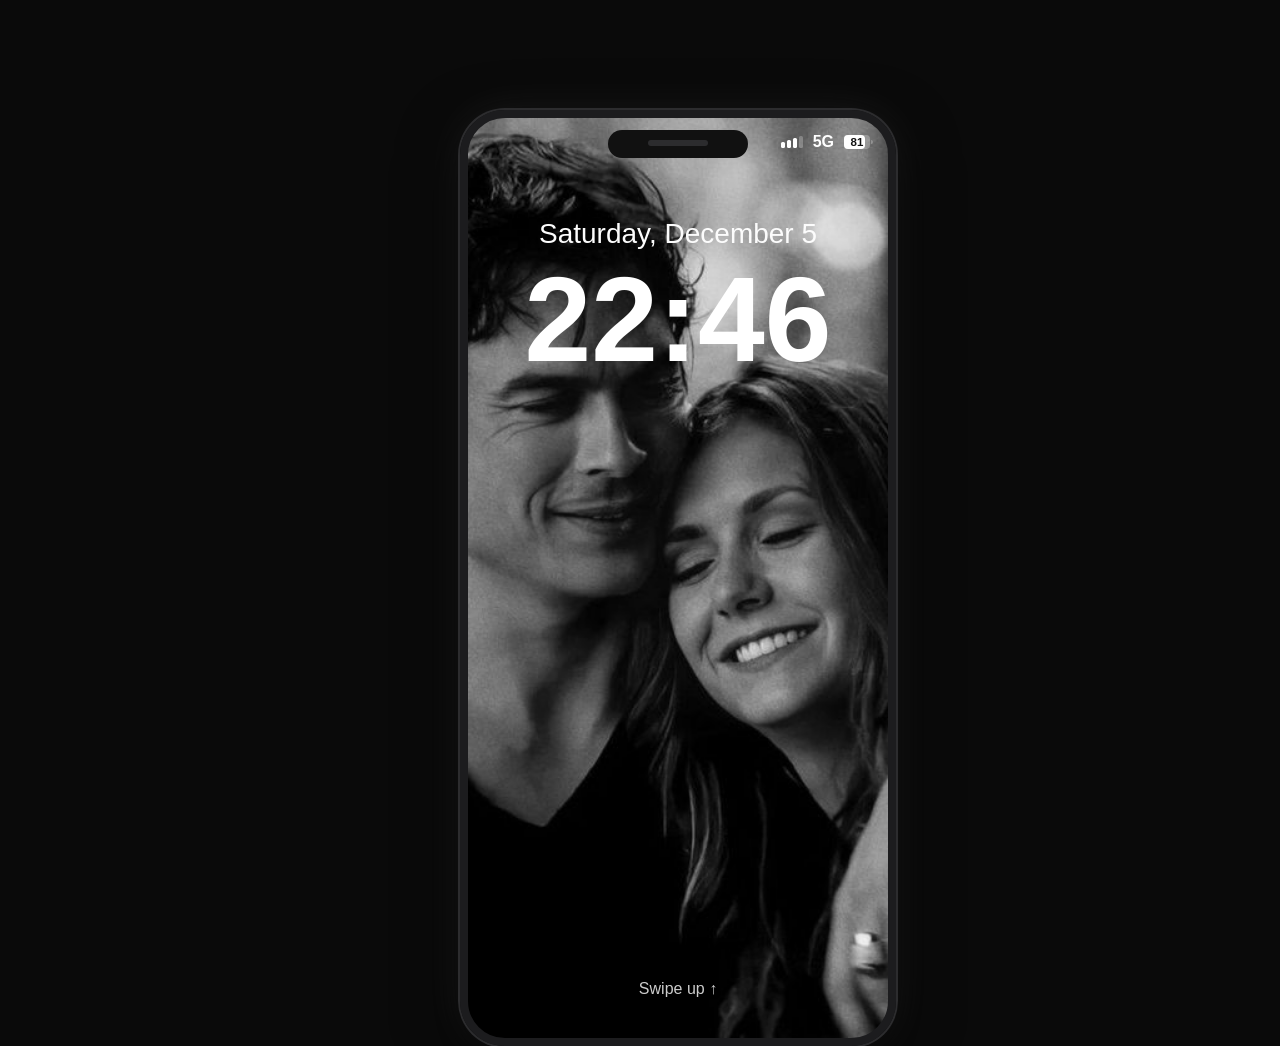
==== phone.html @ c94406c3 "home screan top" ====
<html>
    <head>
        <link rel="stylesheet" href="style.css" />

        <title>Damon's Phone - Phone</title>
    </head>
    <body>
        <div class="phone-wrapper">
            <div class="phone">
                <div class="status-bar">
                    <div class="data">
                        <div class="box box-1"></div>
                        <div class="box box-2"></div>
                        <div class="box box-3"></div>
                        <div class="box box-4"></div>
                    </div>

                    <span class="network-type">5G</span>

                    <div class="battery-container">
                        <div class="battery">
                            <div class="battery-level"></div>
                            <span class="battery-percentage-label">81</span>
                        </div>
                        <div class="battery-end"></div>
                    </div>
                </div>

                <span id="date" class="lock-screen-date"></span>
                <span id="time" class="lock-screen-time"></span>

                <!-- SWIPE TEXT -->
                <div id="swipeScreen" class="swipe-screen" onclick="swipeUp()">Swipe up ↑</div>

                <!-- PIN SCREEN -->
                <div id="pinScreen" class="pin-screen">
                    <div class="dots">
                        <div class="dot"></div>
                        <div class="dot"></div>
                        <div class="dot"></div>
                        <div class="dot"></div>
                        <div class="dot"></div>
                        <div class="dot"></div>
                    </div>

                    <div class="keypad">
                        <button onclick="press(1)">1</button>
                        <button onclick="press(2)">2</button>
                        <button onclick="press(3)">3</button>

                        <button onclick="press(4)">4</button>
                        <button onclick="press(5)">5</button>
                        <button onclick="press(6)">6</button>

                        <button onclick="press(7)">7</button>
                        <button onclick="press(8)">8</button>
                        <button onclick="press(9)">9</button>

                        <div></div>
                        <button onclick="press(0)">0</button>
                        <div></div>
                    </div>

                    <!-- bottom left + right -->
                    <div class="bottom-actions">
                        <span onclick="emergency()">Emergency</span>
                        <span onclick="cancel()">Delete</span>
                    </div>
                </div>

                <!-- HOME SCREEN -->
                <div id="homeScreen" class="home-screen">
                    <div class="home-screen-top">
                        <!-- WEATHER -->
                        <div class="weather-widget">
                            <span class="weather-title">Košice</span>
                            <span class="weather-temp">24°</span>
                            <span class="weather-desc">Sunny</span>
                        </div>

                        <!-- CALENDAR -->
                        <div class="calendar-widget">
                            <span class="calendar-day">SUNDAY</span>
                            <span class="calendar-date">17</span>
                        </div>
                    </div>

                    <!-- APPS -->
                    <div class="apps">
                        <div class="app" onclick="openApp('calls')">📞</div>
                        <div class="app" onclick="openApp('messages')">💬</div>
                        <div class="app" onclick="openApp('music')">🎵</div>
                        <div class="app" onclick="openApp('photos')">🖼️</div>
                    </div>
                </div>
            </div>
        </div>

        <!-- JAVASCRIPT -->
        <script src="js/scalePhone.js"></script>
        <script src="js/lockScreen.js"></script>
    </body>
</html>
---- style.css ----
/* GENERAL */

body {
    background: #0a0a0a;
    color: white;
    font-family: Arial, sans-serif;
    padding: 20px;

    margin: 0;
    height: 100vh;
    display: flex;
    flex-direction: column;
    justify-content: center;
    align-items: center;
}

/* INTRO PAGE */

.intro {
    font-family: 'Courier New', monospace;

    text-align: center;
}

.welcome {
    font-family: 'Brush Script MT', cursive;
}

.open-phone-link {
    display: inline-block;
    margin-top: 10px;
    padding: 10px 20px;
    background-color: #9e0414;
    color: white;
    text-decoration: none;
    border-radius: 5px;
}

/* PHONE PAGE */

.phone-wrapper {
    width: 360px;
    height: 720px;
    transform-origin: center;
}

.phone {
    width: 360px;
    height: 720px;

    background: url('images/ian-nina.jpg');
    background-size: cover;
    background-position: center;

    border-radius: 45px;

    border: 8px solid #1c1c1e;

    position: relative;

    overflow: hidden;

    box-shadow:
        0 0 0 2px #2c2c2e,
        0 20px 60px rgba(0, 0, 0, 0.6),
        0 0 40px rgba(255, 255, 255, 0.08);

    display: flex;
    flex-direction: column;
    align-items: center;
    padding: 100px 30px;
}

/* notch */
.phone::before {
    content: '';

    position: absolute;

    top: 12px;
    left: 50%;

    transform: translateX(-50%);

    width: 140px;
    height: 28px;

    background: #111;

    border-radius: 20px;

    z-index: 1000;
}

/* speaker */
.phone::after {
    content: '';

    position: absolute;

    top: 22px;
    left: 50%;

    transform: translateX(-50%);

    width: 60px;
    height: 6px;

    background: #2c2c2e;

    border-radius: 10px;

    z-index: 1001;
}

.lock-screen-date {
    font-size: 28px;
    color: #fcfcfc;
}

.lock-screen-time {
    font-size: 120px;
    font-weight: bold;
}

.topRight {
    position: absolute;
    top: 15px;
    right: 15px;
    color: white;
    font-size: 14px;
    display: flex;
    gap: 8px;
    align-items: center;
    opacity: 0.9;
    z-index: 10;
}

.bottomLeft {
    position: absolute;
    bottom: 20px;
    left: 20px;
    font-size: 26px;
    color: white;
    cursor: pointer;
    opacity: 0.8;
    z-index: 10;
}

.bottomRight {
    position: absolute;
    bottom: 20px;
    right: 20px;
    font-size: 26px;
    color: white;
    cursor: pointer;
    opacity: 0.8;
    z-index: 10;
}

/* LOCK */
.lock {
    width: 100%;
    height: 100%;
    background: url('https://images.unsplash.com/photo-1520975922284-9c4f3c3c3c0d')
        center/cover;
    color: white;
    display: flex;
    flex-direction: column;
    justify-content: space-between;
}

.time {
    font-size: 60px;
    text-align: center;
    margin-top: 80px;
}

.date {
    text-align: center;
    opacity: 0.8;
}

.status-bar {
    position: absolute;
    top: 15px;
    right: 15px;
    display: flex;
    flex-direction: row;
    align-items: center;
    gap: 10px;
}

.data {
    display: flex;
    flex-direction: row;
    align-items: end;
    gap: 2px;
    height: 12px;
}

.box {
    width: 4px;
    background-color: #ffffff40;
    border-radius: 1.5px;
}

.box-1 {
    height: 6px;
    background-color: white;
}

.box-2 {
    height: 8px;
    background-color: white;
}

.box-3 {
    height: 10px;
    background-color: white;
}

.box-4 {
    height: 12px;
}

.network-type {
    font-weight: bold;
}

.battery-container {
    display: flex;
    flex-direction: row;
    align-items: center;
    gap: 1px;
}

.battery {
    position: relative;
    width: 26px;
    height: 14px;
    background-color: #ffffff40;
    border-radius: 4px;
}

.battery-level {
    width: 81%;
    height: 100%;
    background-color: white;
    border-radius: 4px;
}

.battery-percentage-label {
    position: absolute;
    top: 50%;
    left: 50%;
    transform: translate(-50%, -50%);
    font-size: 11.5px;
    font-weight: bolder;
    color: #111;
    text-align: center;
    letter-spacing: 0.01em;
    line-height: 12.5px;
    text-transform: uppercase;
}

.battery-end {
    width: 2px;
    height: 4px;
    background-color: #ffffff40;
    border-radius: 0 4px 4px 0;
}

/* SWIPE SCREEN */
.swipe-screen {
    position: absolute;
    bottom: 40px;
    width: 100%;
    text-align: center;
    color: white;
    font-size: 16px;
    opacity: 0.8;
    cursor: pointer;
}

/* PIN SCREEN */
.pin-screen {
    display: none;
    position: absolute;
    top: 0;
    left: 0;
    width: 100%;
    height: 100%;
    background: rgba(0, 0, 0, 0.6);
    -webkit-backdrop-filter: blur(5px);
    backdrop-filter: blur(7px);

    color: white;
    flex-direction: column;
    justify-content: center;
    align-items: center;
}

/* dots */
.dots {
    display: flex;
    gap: 10px;
    margin-bottom: 20px;
}

.dot {
    width: 12px;
    height: 12px;
    border: 1px solid white;
    border-radius: 50%;
}

.filled {
    background: white;
}

/* keypad GRID 3x3 */
.keypad {
    display: grid;
    grid-template-columns: repeat(3, 60px);
    grid-gap: 10px;
    justify-content: center;
    margin-top: 20px;
}

.keypad button {
    width: 60px;
    height: 60px;
    border-radius: 50%;
    background: #222;
    color: white;
    border: none;
    font-size: 18px;
    cursor: pointer;
}

.keypad button:active {
    background: #444;
}

/* bottom buttons */
.bottom-actions {
    position: absolute;
    bottom: 20px;
    width: 90%;
    display: flex;
    justify-content: space-between;
    padding: 0 25px;
    font-size: 16px;
    opacity: 0.8;
}

/* HOME SCREEN */
.home-screen {
    display: none;
    position: absolute;
    inset: 0;
    background: url('images/ian-nina.jpg');
    background-size: cover;
    background-position: center;
    padding: 20px;
    box-sizing: border-box;
}

.home-screen-top {
    display: flex;
    width: 100%;
    justify-content: space-between;
}

/* WEATHER */
.weather-widget {
    margin-top: 15px;
    width: 60%;
    height: 120px;
    border-radius: 30px;
    background: rgba(255, 255, 255, 0.15);
    backdrop-filter: blur(10px);

    display: flex;
    flex-direction: column;
    justify-content: center;

    padding-left: 20px;
    color: white;
    box-sizing: border-box;
}

.weather-title {
    font-size: 20px;
}

.weather-temp {
    font-size: 55px;
    font-weight: bold;
}

.weather-desc {
    opacity: 0.8;
}

/* CALENDAR */
.calendar-widget {
    margin-top: 15px;
    width: 120px;
    height: 120px;
    border-radius: 25px;
    background: rgba(255, 255, 255, 0.15);
    backdrop-filter: blur(1px);
    display: flex;
    flex-direction: column;
    justify-content: center;
    align-items: center;

    color: white;
}

.calendar-day {
    color: #ff453a;
    font-size: 14px;
}

.calendar-date {
    font-size: 45px;
    font-weight: bold;
}

/* APPS */
.apps {
    position: absolute;
    bottom: 25px;
    left: 0;
    width: 100%;

    display: flex;
    justify-content: space-evenly;
}

/* APP ICON */
.app {
    width: 60px;
    height: 60px;
    border-radius: 18px;

    background: rgba(255, 255, 255, 0.2);
    backdrop-filter: blur(10px);

    display: flex;
    justify-content: center;
    align-items: center;

    font-size: 28px;
}
/* SWIPE ANIMATION */
.phone {
    transition: transform 0.4s;
}

/* LOCK SCREEN ANIMATION (iPhone swipe up) */
#swipeScreen {
    transition: opacity 0.2s ease;
}

.lock-hide {
    transform: translateY(-100%);
    transition: transform 0.6s cubic-bezier(0.4, 0, 0.2, 1);
    opacity: 0;
}

/* PIN animácia */
.pin-show {
    animation: pinFade 0.4s ease forwards;
}

@keyframes pinFade {
    from {
        opacity: 0;
        transform: scale(1.05);
    }
    to {
        opacity: 1;
        transform: scale(1);
    }
}

.app {
    transition: transform 0.15s ease;
}

.app:active {
    transform: scale(0.9);
}
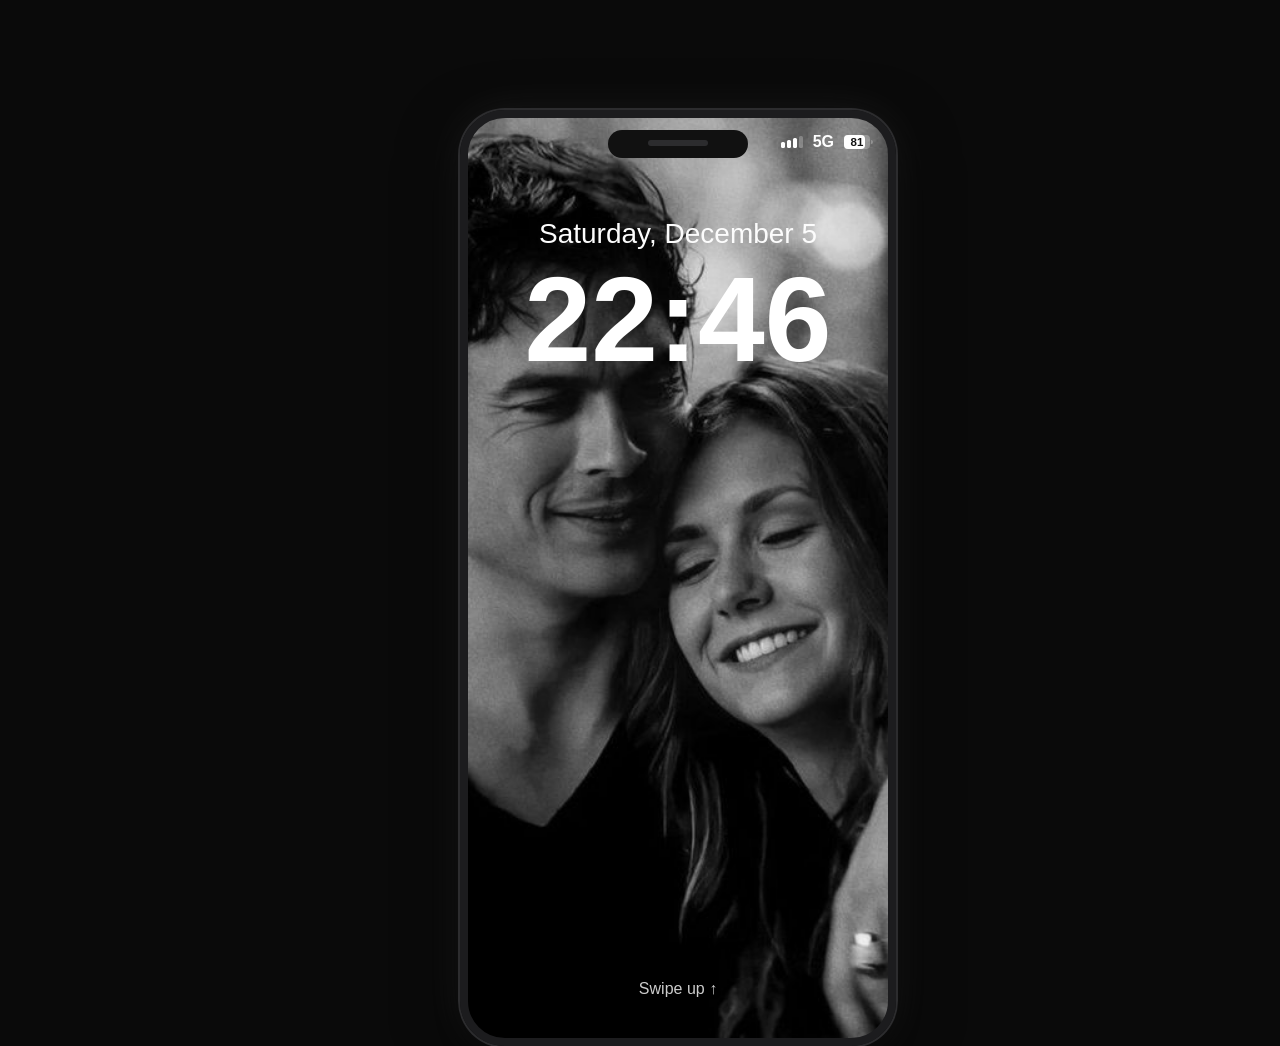
==== commit eaf2740f: "addapps" ====
--- a/phone.html
+++ b/phone.html
@@ -1,6 +1,8 @@
 <html>
     <head>
         <link rel="stylesheet" href="style.css" />
+
+        <link href="https://cdn.jsdelivr.net/npm/bootstrap-icons/font/bootstrap-icons.css" rel="stylesheet" />
 
         <title>Damon's Phone - Phone</title>
     </head>
@@ -86,11 +88,62 @@
                     </div>
 
                     <!-- APPS -->
-                    <div class="apps">
-                        <div class="app" onclick="openApp('calls')">📞</div>
-                        <div class="app" onclick="openApp('messages')">💬</div>
-                        <div class="app" onclick="openApp('music')">🎵</div>
-                        <div class="app" onclick="openApp('photos')">🖼️</div>
+                    <div class="apps-grid">
+                        <!-- COLUMN 1 -->
+                        <div class="app-column">
+                            <div class="app app-instagram">
+                                <i class="bi bi-instagram app-icon"></i>
+                            </div>
+
+                            <div class="app">
+                                <i class="bi bi-camera-fill app-icon"></i>
+                            </div>
+
+                            <div class="app green-app">
+                                <i class="bi bi-telephone-fill app-icon app-icon-white"></i>
+                            </div>
+                        </div>
+
+                        <!-- COLUMN 2 -->
+                        <div class="app-column">
+                            <div class="app">
+                                <i class="bi bi-whatsapp app-icon"></i>
+                            </div>
+
+                            <div class="app">
+                                <i class="bi bi-images app-icon"></i>
+                            </div>
+
+                            <div class="app app-compass">
+                                <i class="bi bi-compass app-icon app-icon-white"></i>
+                            </div>
+                        </div>
+
+                        <!-- COLUMN 3 -->
+                        <div class="app-column">
+                            <div class="app">
+                                <i class="bi bi-snapchat app-icon"></i>
+                            </div>
+
+                            <div class="app">
+                                <i class="bi bi-envelope-fill app-icon"></i>
+                            </div>
+
+                            <div class="app green-app">
+                                <i class="bi bi-chat-fill app-icon app-icon-white"></i>
+                            </div>
+                        </div>
+
+                        <!-- COLUMN 4 -->
+                        <div class="app-column last-column">
+                            <div class="app">
+                                <i class="bi bi-messenger app-icon"></i>
+                            </div>
+
+                            <div class="app app-music">
+                                <i class="bi bi-music-note-beamed app-icon app-icon-white"></i>
+                            </div>
+                        </div>
                     </div>
                 </div>
             </div>
--- a/style.css
+++ b/style.css
@@ -185,10 +185,13 @@
     position: absolute;
     top: 15px;
     right: 15px;
+
     display: flex;
     flex-direction: row;
     align-items: center;
     gap: 10px;
+
+    z-index: 9999;
 }
 
 .data {
@@ -365,6 +368,7 @@
     background-position: center;
     padding: 20px;
     box-sizing: border-box;
+    z-index: 1;
 }
 
 .home-screen-top {
@@ -375,7 +379,7 @@
 
 /* WEATHER */
 .weather-widget {
-    margin-top: 15px;
+    margin-top: 100px;
     width: 60%;
     height: 120px;
     border-radius: 30px;
@@ -406,7 +410,7 @@
 
 /* CALENDAR */
 .calendar-widget {
-    margin-top: 15px;
+    margin-top: 100px;
     width: 120px;
     height: 120px;
     border-radius: 25px;
@@ -490,8 +494,154 @@
 
 .app {
     transition: transform 0.15s ease;
+    border-radius: 20px;
 }
 
 .app:active {
     transform: scale(0.9);
 }
+
+.app-icon {
+    font-size: 36px;
+}
+
+.app-icon-white {
+    color: linear-gradient(45deg, #ffffff, #ffffffa5);
+}
+
+.green-app {
+    border: 1px solid #53d83f;
+    background: linear-gradient(-45deg, #4cd137, #2c961b);
+}
+
+.bi bi-compass app-icon-compass {
+    background: linear-gradient(135deg, #3b82f6, #1e40af);
+    border: 1px solid #60a5fa;
+}
+
+.app-music {
+    background: linear-gradient(135deg, #dc2a4e, #c3361d);
+    border: 1px solid #dc2a4e;
+}
+
+.app-compass {
+    background: linear-gradient(135deg, #3b82f6, #1e40af);
+    border: 1px solid #6077fa;
+}
+.apps-row {
+    position: absolute;
+    right: 15px;
+    bottom: 120px;
+    display: flex;
+    justify-content: space-evenly;
+}
+
+/* APPS GRID */
+.apps-grid {
+    position: absolute;
+    bottom: 25px;
+    left: 0;
+
+    width: 100%;
+
+    display: flex;
+    justify-content: space-evenly;
+    align-items: flex-end;
+}
+
+/* COLUMN */
+.app-column {
+    display: flex;
+    flex-direction: column;
+    gap: 24px;
+}
+
+/* LAST COLUMN */
+.last-column {
+    justify-content: flex-end;
+}
+
+/* APP */
+.app {
+    width: 72px;
+    height: 72px;
+    border-radius: 18px;
+
+    background: rgba(255, 255, 255, 0.2);
+    backdrop-filter: blur(10px);
+
+    display: flex;
+    justify-content: center;
+    align-items: center;
+
+    transition: transform 0.15s ease;
+}
+
+/* CLICK EFFECT */
+.app:active {
+    transform: scale(0.9);
+}
+
+/* ICON */
+.app-icon {
+    font-size: 32px;
+}
+
+/* WHITE ICON */
+.app-icon-white {
+    color: white;
+}
+
+/* GREEN APP */
+.green-app {
+    border: 1px solid #53d83f;
+    background: linear-gradient(-45deg, #4cd137, #2c961b);
+}
+
+/* COMPASS */
+.app-compass {
+    background: linear-gradient(135deg, #3b82f6, #1e40af);
+    border: 1px solid #6077fa;
+}
+
+/* MUSIC */
+.app-music {
+    background: linear-gradient(135deg, #dc2a4e, #c3361d);
+    border: 1px solid #dc2a4e;
+}
+
+.app-instagram {
+    background: linear-gradient(135deg, #ff0080, #ff7a00, #ffd000);
+    border: 1px solid #ff7a00;
+}
+.app-whatsapp {
+    background: linear-gradient(135deg, #25d366, #128c7e);
+    border: 1px solid #25d366;
+}
+.app-snapchat {
+    background: linear-gradient(135deg, #fffc00, #ffd500);
+
+    border: 1px solid #fff700;
+
+    color: black;
+}
+.app-messenger {
+    background: linear-gradient(135deg, #00b2ff, #006aff);
+
+    border: 1px solid #4cc2ff;
+}
+.app-camera {
+    background: linear-gradient(135deg, #5f5f5f, #1f1f1f);
+
+    border: 1px solid #8b8b8b;
+}
+.app-gallery {
+    background: linear-gradient(135deg, #ff5fa2, #8f5bff);
+
+    border: 1px solid #c48fff;
+}
+.app-mail {
+    background: linear-gradient(135deg, #4da3ff, #005eff);
+
+    border: 1px solid #79b8ff;
+}
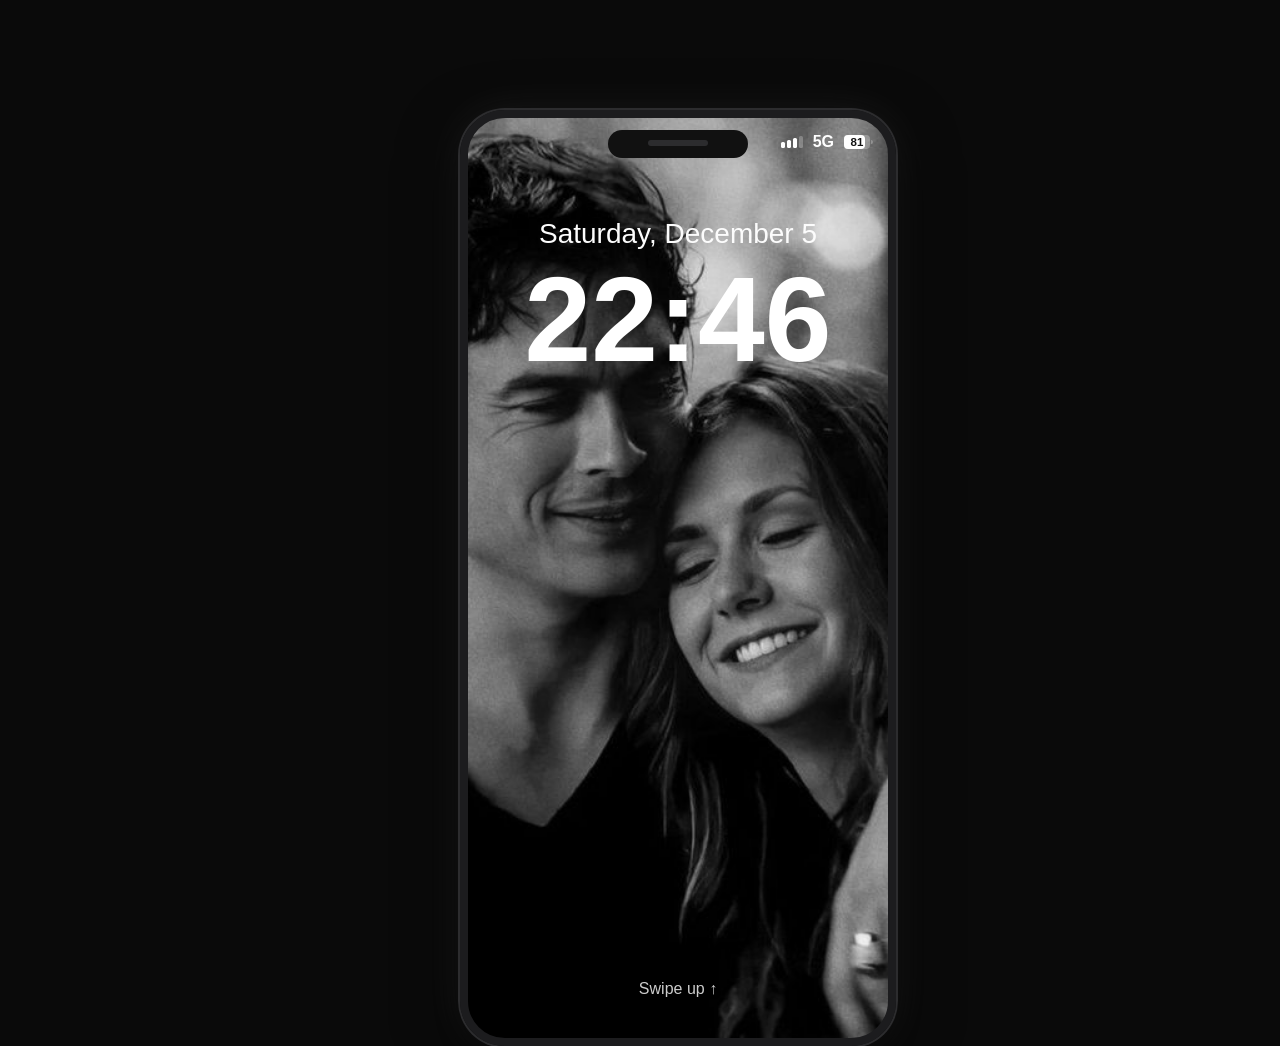
==== commit 3ae96070: "apps" ====
--- a/phone.html
+++ b/phone.html
@@ -73,17 +73,18 @@
                 <!-- HOME SCREEN -->
                 <div id="homeScreen" class="home-screen">
                     <div class="home-screen-top">
-                        <!-- WEATHER -->
-                        <div class="weather-widget">
-                            <span class="weather-title">Košice</span>
-                            <span class="weather-temp">24°</span>
-                            <span class="weather-desc">Sunny</span>
-                        </div>
-
-                        <!-- CALENDAR -->
-                        <div class="calendar-widget">
-                            <span class="calendar-day">SUNDAY</span>
-                            <span class="calendar-date">17</span>
+                        <div class="ios-calendar-widget" id="dynamicCalendar">
+                            <div class="cal-left">
+                                <div class="cal-day-text" id="calDay">MON</div>
+                                <div class="cal-date-text" id="calDate">21</div>
+                            </div>
+                            <div class="cal-right">
+                                <div class="cal-month-text" id="calMonth">SEPTEMBER</div>
+                                <div class="cal-grid-header">
+                                    <span>S</span><span>M</span><span>T</span><span>W</span><span>T</span><span>F</span><span>S</span>
+                                </div>
+                                <div class="cal-grid-days" id="calDaysGrid"></div>
+                            </div>
                         </div>
                     </div>
 
--- a/style.css
+++ b/style.css
@@ -377,60 +377,109 @@
     justify-content: space-between;
 }
 
-/* WEATHER */
-.weather-widget {
-    margin-top: 100px;
-    width: 60%;
-    height: 120px;
-    border-radius: 30px;
-    background: rgba(255, 255, 255, 0.15);
-    backdrop-filter: blur(10px);
-
+/* ŠIROKÝ KALENDÁR WIDGET */
+.ios-calendar-widget {
+    /* Mierne sme zväčšili výšku z 160px na 180px, aby mali 5-6 riadkové mesiace dosť miesta */
+    margin-top: 30px;
+    width: 320px;
+    height: 180px;
+
+    background: rgba(20, 20, 20, 0.85);
+    backdrop-filter: blur(20px);
+    -webkit-backdrop-filter: blur(20px);
+
+    border-radius: 24px;
+    border: 1px solid rgba(255, 255, 255, 0.07);
+    box-shadow: 0 10px 30px rgba(0, 0, 0, 0.5);
+
+    display: flex;
+    color: white;
+    padding: 18px; /* Mierne zmenšený padding pre viac miesta vo vnútri */
+    box-sizing: border-box;
+
+    position: absolute;
+    top: 240px;
+    left: 40%;
+    transform: translateX(-50%);
+    z-index: 10;
+
+    /* SKRYJE VŠETKO, ČO BY CHCELO PRETIECŤ */
+    overflow: hidden;
+}
+
+/* Ľavá strana (WED 20) */
+.cal-left {
+    flex: 0.8;
     display: flex;
     flex-direction: column;
     justify-content: center;
-
-    padding-left: 20px;
-    color: white;
-    box-sizing: border-box;
-}
-
-.weather-title {
-    font-size: 20px;
-}
-
-.weather-temp {
-    font-size: 55px;
+    align-items: flex-start;
+}
+
+.cal-day-text {
+    font-size: 26px; /* Jemne zmenšené, aby to lepšie sedelo */
+    font-weight: 500;
+    letter-spacing: 1px;
+    line-height: 1;
+}
+
+.cal-date-text {
+    font-size: 64px; /* Jemne zmenšené */
+    font-weight: 400;
+    line-height: 1;
+    margin-top: 5px;
+}
+
+/* Pravá strana (Mriežka) */
+.cal-right {
+    flex: 1.2;
+    display: flex;
+    flex-direction: column;
+    justify-content: flex-start;
+}
+
+.cal-month-text {
+    text-align: right;
+    font-size: 11px; /* Zmenšené z 13px */
+    letter-spacing: 1.5px;
+    color: #e0e0e0;
+    margin-top: 0px;
+    margin-bottom: 8px; /* Menšia medzera pod mesiacom */
+    font-weight: 600;
+    text-transform: uppercase;
+}
+
+.cal-grid-header,
+.cal-grid-days {
+    display: grid;
+    grid-template-columns: repeat(7, 1fr);
+    text-align: center;
+    gap: 4px 1px; /* Zmenšená vertikálna medzera medzi riadkami dní */
+}
+
+.cal-grid-header span {
+    font-size: 10px;
+    color: rgba(255, 255, 255, 0.5);
     font-weight: bold;
-}
-
-.weather-desc {
-    opacity: 0.8;
-}
-
-/* CALENDAR */
-.calendar-widget {
-    margin-top: 100px;
-    width: 120px;
-    height: 120px;
-    border-radius: 25px;
-    background: rgba(255, 255, 255, 0.15);
-    backdrop-filter: blur(1px);
-    display: flex;
-    flex-direction: column;
+    margin-bottom: 2px;
+}
+
+.cal-grid-days span {
+    font-size: 11px; /* Zmenšené z 12px, aby sa zmestilo všetkých 5-6 riadkov */
+    width: 20px; /* Zmenšené z 22px */
+    height: 20px; /* Zmenšené z 22px */
+    display: flex;
+    align-items: center;
     justify-content: center;
-    align-items: center;
-
-    color: white;
-}
-
-.calendar-day {
-    color: #ff453a;
-    font-size: 14px;
-}
-
-.calendar-date {
-    font-size: 45px;
+    margin: 0 auto;
+    color: rgba(255, 255, 255, 0.9);
+}
+
+/* Aktuálny deň s bielym podkladom */
+.cal-grid-days span.active {
+    background-color: white;
+    color: black;
+    border-radius: 5px;
     font-weight: bold;
 }
 
@@ -517,6 +566,7 @@
 .bi bi-compass app-icon-compass {
     background: linear-gradient(135deg, #3b82f6, #1e40af);
     border: 1px solid #60a5fa;
+    transform: translateY(20px);
 }
 
 .app-music {
@@ -536,19 +586,17 @@
     justify-content: space-evenly;
 }
 
-/* APPS GRID */
 .apps-grid {
     position: absolute;
     bottom: 25px;
     left: 0;
-
     width: 100%;
-
     display: flex;
     justify-content: space-evenly;
-    align-items: flex-end;
-}
-
+
+    /* ZMENA TU: Zmenili sme flex-end na flex-start */
+    align-items: flex-start;
+}
 /* COLUMN */
 .app-column {
     display: flex;
@@ -592,31 +640,50 @@
     color: white;
 }
 
-/* GREEN APP */
 .green-app {
-    border: 1px solid #53d83f;
-    background: linear-gradient(-45deg, #4cd137, #2c961b);
-}
-
-/* COMPASS */
+    background: rgb(0, 0, 0);
+
+    backdrop-filter: blur(10px);
+    -webkit-backdrop-filter: blur(20px);
+
+    border: 1px solid rgba(255, 255, 255, 0.07);
+
+    box-shadow: 0 4px 25px rgba(0, 0, 0, 0.45);
+}
+
 .app-compass {
-    background: linear-gradient(135deg, #3b82f6, #1e40af);
-    border: 1px solid #6077fa;
-}
-
-/* MUSIC */
+    background: rgba(0, 0, 0);
+
+    backdrop-filter: blur(20px);
+    -webkit-bacdrop-filter: blur(20px);
+
+    border: 1px solid rgba(255, 255, 255, 0.07);
+
+    box-shadow: 0 4px 25px rgba(0, 0, 0, 0.45);
+}
+
 .app-music {
-    background: linear-gradient(135deg, #dc2a4e, #c3361d);
-    border: 1px solid #dc2a4e;
+    background: rgba(0, 0, 0);
+
+    backdrop-filter: blur(20px);
+    -webkit-backdrop-filter: blur(20px);
+
+    border: 1px solid rgba(255, 255, 255, 0.07);
+
+    box-shadow: 0 4px 25px rgba(0, 0, 0, 0.45);
 }
 
 .app-instagram {
-    background: linear-gradient(135deg, #ff0080, #ff7a00, #ffd000);
-    border: 1px solid #ff7a00;
+    background: linear-gradient(135deg, #ff0080, #, #ffd000);
+    border: 1px solid rgb(58, 57, 55);
+    margin-bottom: 50px;
 }
 .app-whatsapp {
     background: linear-gradient(135deg, #25d366, #128c7e);
     border: 1px solid #25d366;
+
+    /* PRIDAJ TENTO RIADOK: Záporná hodnota vystrelí ikonu smerom HORE */
+    transform: translateY(-20px);
 }
 .app-snapchat {
     background: linear-gradient(135deg, #fffc00, #ffd500);
@@ -645,3 +712,34 @@
 
     border: 1px solid #79b8ff;
 }
+
+.apps-grid::before {
+    content: '';
+
+    position: absolute;
+
+    bottom: -10px;
+    left: 50%;
+
+    transform: translateX(-50%);
+
+    width: 88%;
+    height: 95px;
+
+    border-radius: 30px;
+
+    background: rgba(60, 60, 60, 0.35);
+
+    backdrop-filter: blur(20px);
+    -webkit-backdrop-filter: blur(20px);
+
+    border: 1px solid rgba(255, 255, 255, 0.12);
+
+    box-shadow: 0 4px 25px rgba(0, 0, 0, 0.45);
+
+    z-index: -1;
+}
+/* Vyberie poslednú ikonu v každom stĺpci (tvoj spodný riadok) */
+.app-column .app:last-child {
+    margin-top: 60px; /* TÁTO MEDZERA: Odtlačí spodný riadok od aplikácií nad ním */
+}
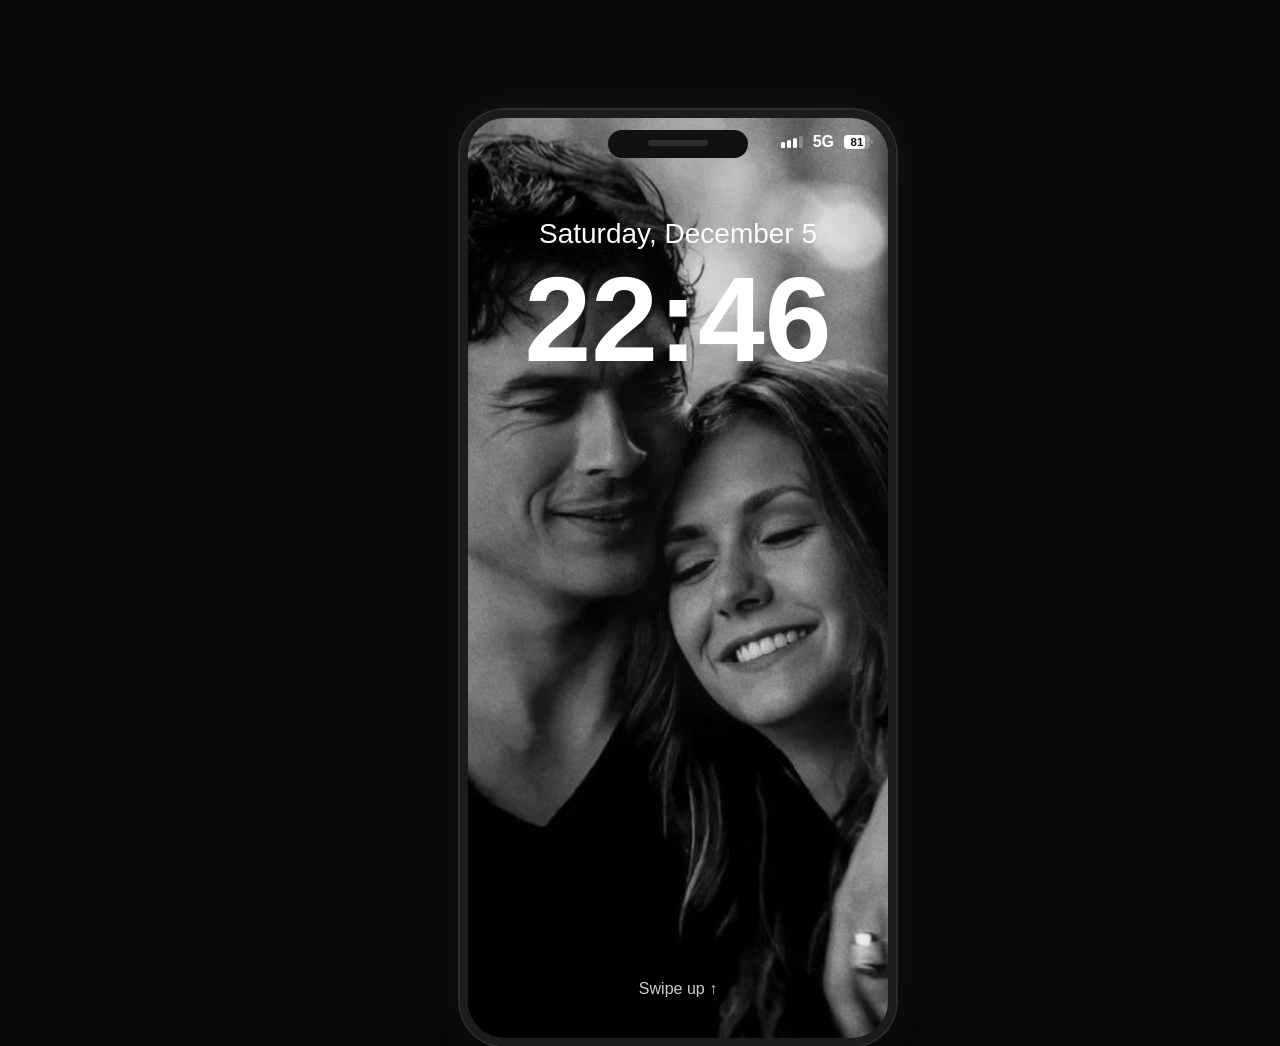
==== commit 7ea1cf70: "app.done" ====
--- a/phone.html
+++ b/phone.html
@@ -96,22 +96,21 @@
                                 <i class="bi bi-instagram app-icon"></i>
                             </div>
 
-                            <div class="app">
+                            <div class="app app-camera-move">
                                 <i class="bi bi-camera-fill app-icon"></i>
                             </div>
 
-                            <div class="app green-app">
+                            <div class="app green-app app-calls-move">
                                 <i class="bi bi-telephone-fill app-icon app-icon-white"></i>
                             </div>
                         </div>
 
-                        <!-- COLUMN 2 -->
                         <div class="app-column">
                             <div class="app">
                                 <i class="bi bi-whatsapp app-icon"></i>
                             </div>
 
-                            <div class="app">
+                            <div class="app app-gallery">
                                 <i class="bi bi-images app-icon"></i>
                             </div>
 
@@ -120,13 +119,12 @@
                             </div>
                         </div>
 
-                        <!-- COLUMN 3 -->
                         <div class="app-column">
-                            <div class="app">
+                            <div class="app app-snapchat">
                                 <i class="bi bi-snapchat app-icon"></i>
                             </div>
 
-                            <div class="app">
+                            <div class="app app-mail">
                                 <i class="bi bi-envelope-fill app-icon"></i>
                             </div>
 
@@ -137,11 +135,11 @@
 
                         <!-- COLUMN 4 -->
                         <div class="app-column last-column">
-                            <div class="app">
+                            <div class="app app-messenger">
                                 <i class="bi bi-messenger app-icon"></i>
                             </div>
 
-                            <div class="app app-music">
+                            <div class="app app-music app-music-move">
                                 <i class="bi bi-music-note-beamed app-icon app-icon-white"></i>
                             </div>
                         </div>
--- a/style.css
+++ b/style.css
@@ -381,7 +381,7 @@
 .ios-calendar-widget {
     /* Mierne sme zväčšili výšku z 160px na 180px, aby mali 5-6 riadkové mesiace dosť miesta */
     margin-top: 30px;
-    width: 320px;
+    width: 360px;
     height: 180px;
 
     background: rgba(20, 20, 20, 0.85);
@@ -399,7 +399,7 @@
 
     position: absolute;
     top: 240px;
-    left: 40%;
+    left: 50%;
     transform: translateX(-50%);
     z-index: 10;
 
@@ -483,32 +483,6 @@
     font-weight: bold;
 }
 
-/* APPS */
-.apps {
-    position: absolute;
-    bottom: 25px;
-    left: 0;
-    width: 100%;
-
-    display: flex;
-    justify-content: space-evenly;
-}
-
-/* APP ICON */
-.app {
-    width: 60px;
-    height: 60px;
-    border-radius: 18px;
-
-    background: rgba(255, 255, 255, 0.2);
-    backdrop-filter: blur(10px);
-
-    display: flex;
-    justify-content: center;
-    align-items: center;
-
-    font-size: 28px;
-}
 /* SWIPE ANIMATION */
 .phone {
     transition: transform 0.4s;
@@ -566,7 +540,6 @@
 .bi bi-compass app-icon-compass {
     background: linear-gradient(135deg, #3b82f6, #1e40af);
     border: 1px solid #60a5fa;
-    transform: translateY(20px);
 }
 
 .app-music {
@@ -613,6 +586,7 @@
 .app {
     width: 72px;
     height: 72px;
+    position: relative;
     border-radius: 18px;
 
     background: rgba(255, 255, 255, 0.2);
@@ -675,27 +649,30 @@
 
 .app-instagram {
     background: linear-gradient(135deg, #ff0080, #, #ffd000);
-    border: 1px solid rgb(58, 57, 55);
     margin-bottom: 50px;
+    position: relative;
+    top: -100px;
 }
 .app-whatsapp {
     background: linear-gradient(135deg, #25d366, #128c7e);
-    border: 1px solid #25d366;
-
-    /* PRIDAJ TENTO RIADOK: Záporná hodnota vystrelí ikonu smerom HORE */
-    transform: translateY(-20px);
-}
+    position: relative;
+    top: -100px;
+}
+
 .app-snapchat {
-    background: linear-gradient(135deg, #fffc00, #ffd500);
-
-    border: 1px solid #fff700;
-
-    color: black;
-}
+    background: rgba(255, 255, 255, 0.14);
+    border: 1px solid rgba(255, 255, 255, 0.08);
+    box-shadow: 0 4px 25px rgba(0, 0, 0, 0.35);
+    position: relative;
+    top: -100px; /* Týmto číslom hýbeš hore/dole. Ak je málo, daj -400px */
+    left: -140%;
+}
+
 .app-messenger {
-    background: linear-gradient(135deg, #00b2ff, #006aff);
-
-    border: 1px solid #4cc2ff;
+    background: linear-gradient(135deg, #5f5f5f, #1f1f1f);
+    position: relative;
+    top: -2px; /* Posunie ho hore (uprav číslo, ak ho chceš vyššie/nižšie) */
+    left: -295px; /* Posunie ho doľava presne pod Instagram */
 }
 .app-camera {
     background: linear-gradient(135deg, #5f5f5f, #1f1f1f);
@@ -703,14 +680,10 @@
     border: 1px solid #8b8b8b;
 }
 .app-gallery {
-    background: linear-gradient(135deg, #ff5fa2, #8f5bff);
-
-    border: 1px solid #c48fff;
+    background: linear-gradient(135deg, #5f5f5f, #1f1f1f);
 }
 .app-mail {
-    background: linear-gradient(135deg, #4da3ff, #005eff);
-
-    border: 1px solid #79b8ff;
+    background: linear-gradient(135deg, #5f5f5f, #1f1f1f);
 }
 
 .apps-grid::before {
@@ -739,7 +712,33 @@
 
     z-index: -1;
 }
-/* Vyberie poslednú ikonu v každom stĺpci (tvoj spodný riadok) */
-.app-column .app:last-child {
-    margin-top: 60px; /* TÁTO MEDZERA: Odtlačí spodný riadok od aplikácií nad ním */
-}
+
+.app-camera-move {
+    margin-top: -630px;
+}
+
+.app-calls-move {
+    margin-top: 576px;
+    left: 10%;
+}
+.app-music-move {
+    position: relative;
+    top: 95px;
+    right: 12%;
+}
+/* POSÚVANIE A WHATSAPPU */
+.app-whatsapp-move {
+    margin-top: -100px; /* Záporná hodnota posúva aplikáciu HORE */
+}
+
+.app-gallery {
+    position: relative;
+    top: -580px; /* Posunie ju hore na úroveň kamery */
+    left: -10px; /* Posunie ju doprava vedľa kamery */
+}
+
+.app-mail {
+    position: relative;
+    top: -580px; /* Posunie ho hore na úroveň kamery */
+    left: -20px; /* Posunie ho doprava vedľa galérie */
+}
